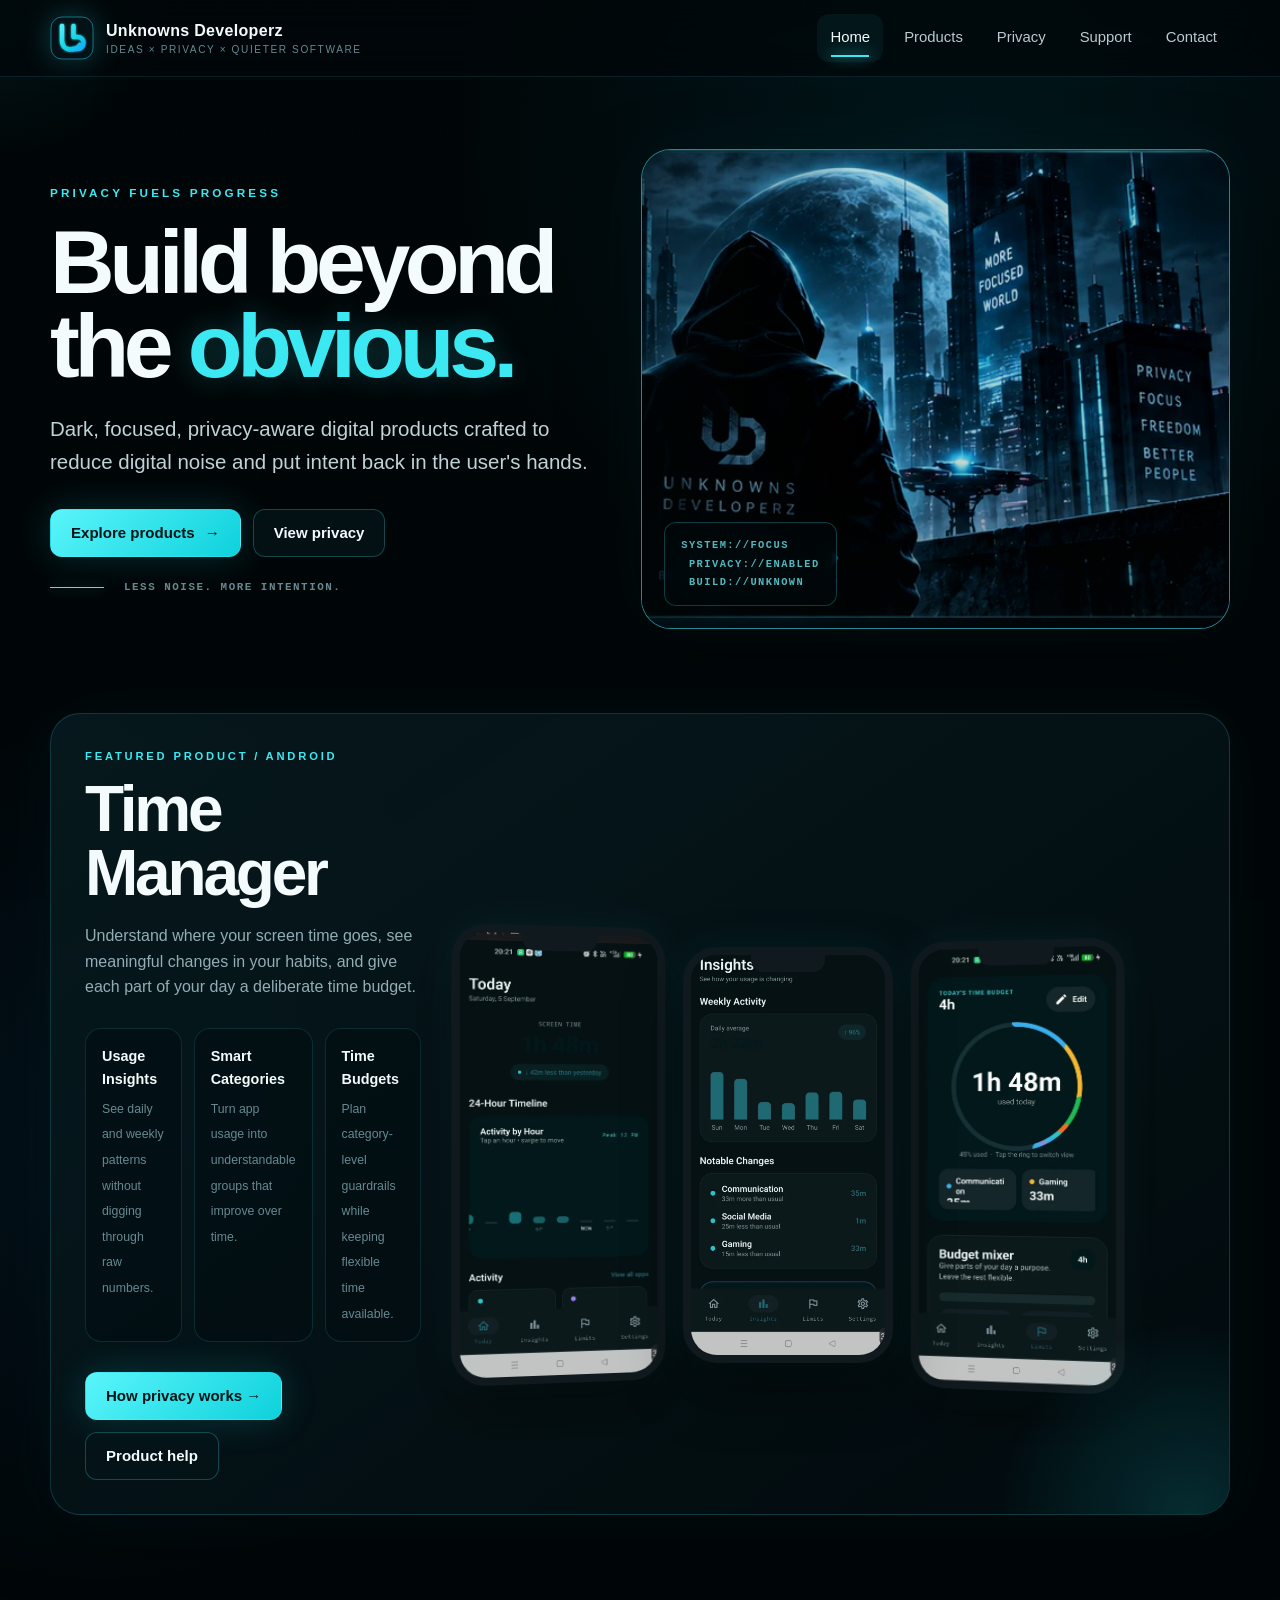
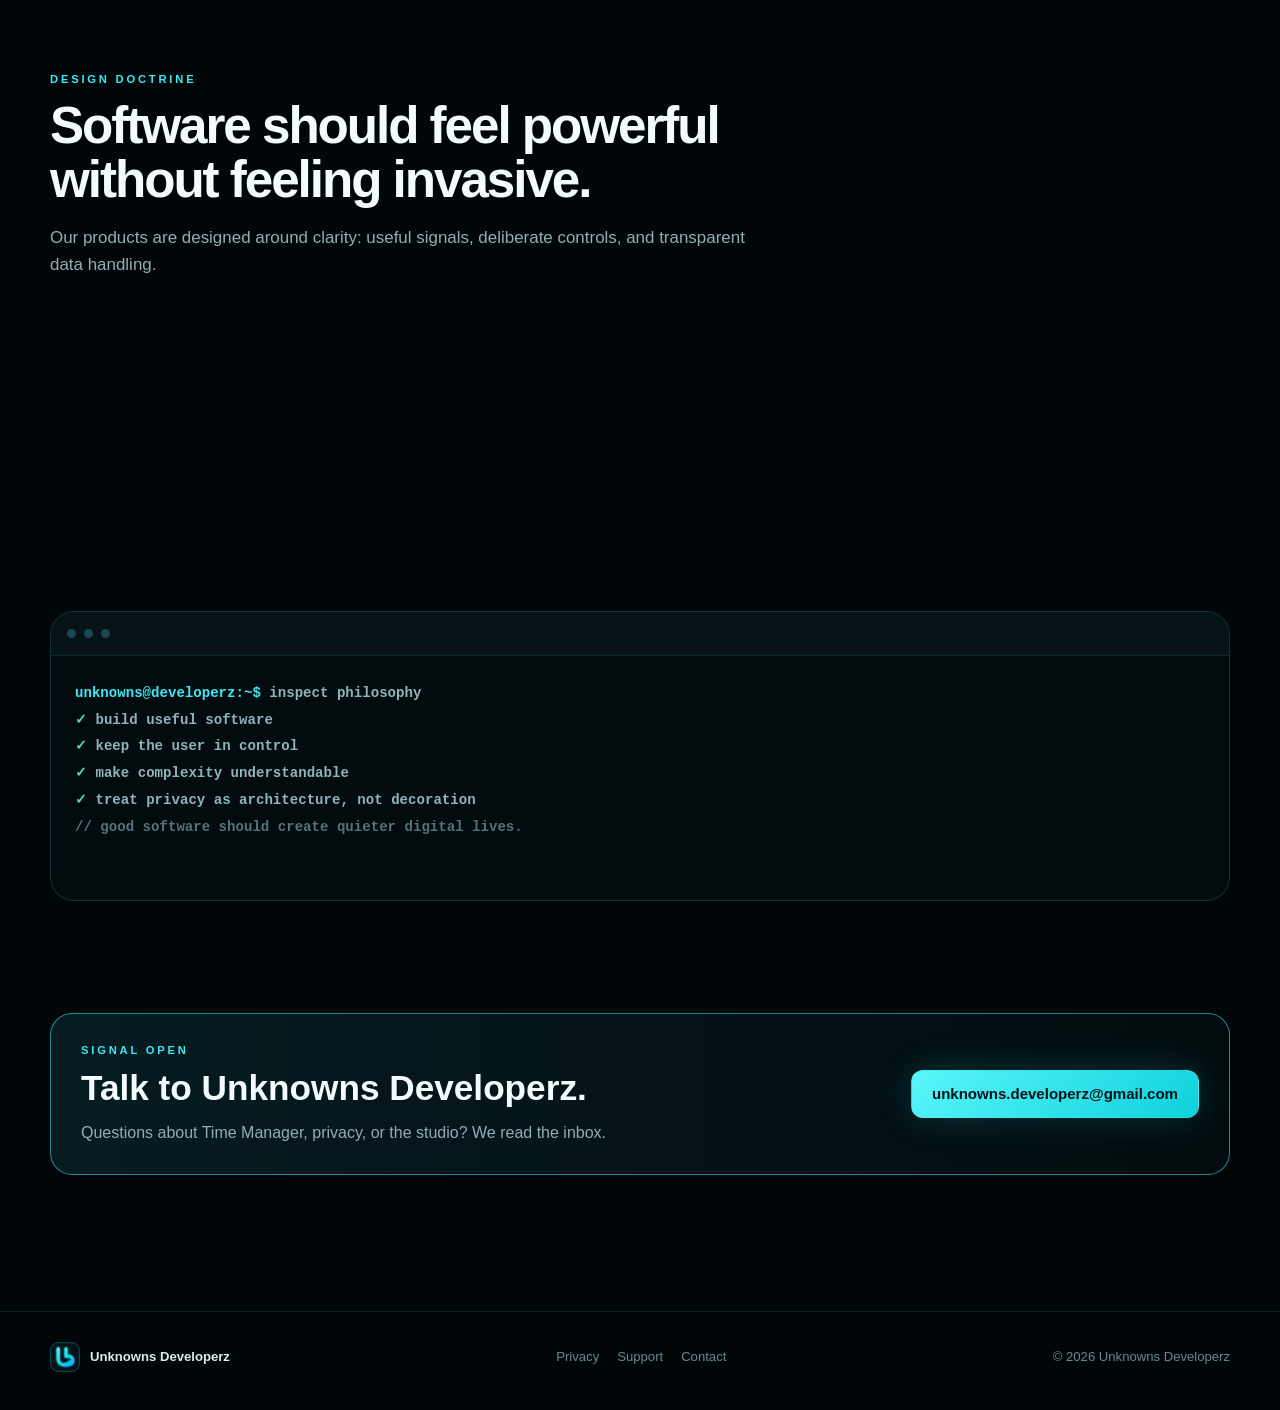
==== index.html @ 3d7e8a18 "Launch Unknowns Developerz website" ====
<!doctype html>
<html lang="en">
<head>
  <meta charset="utf-8" />
  <meta name="viewport" content="width=device-width, initial-scale=1" />
  <meta name="theme-color" content="#010709" />
  <meta name="description" content="Unknowns Developerz builds focused, privacy-aware digital products. Meet Time Manager, a calmer way to understand screen time and build intentional habits." />
  <title>Unknowns Developerz — Build Beyond the Obvious</title>
  <link rel="icon" href="assets/favicon.svg" type="image/svg+xml" />
  <link rel="stylesheet" href="styles.css" />
</head>
<body>
  <a class="skip-link" href="#main">Skip to content</a>
  <canvas id="matrix" aria-hidden="true"></canvas>
  <div class="cursor-glow" aria-hidden="true"></div>

  <header class="site-header">
    <div class="shell nav">
      <a class="brand" href="./" aria-label="Unknowns Developerz home">
        <img src="assets/logo.svg" alt="" />
        <span class="brand-copy"><strong>Unknowns Developerz</strong><span>Ideas × privacy × quieter software</span></span>
      </a>
      <button class="menu-button" type="button" aria-label="Open navigation" aria-expanded="false">☰</button>
      <nav class="nav-links" aria-label="Primary navigation">
        <a class="active" href="./">Home</a>
        <a href="#products">Products</a>
        <a href="privacy/">Privacy</a>
        <a href="support/">Support</a>
        <a href="mailto:unknowns.developerz@gmail.com">Contact</a>
      </nav>
    </div>
  </header>

  <main id="main">
    <section class="hero">
      <div class="shell hero-grid">
        <div class="reveal">
          <div class="eyebrow">Privacy fuels progress</div>
          <h1>Build beyond<br>the <span class="glow">obvious.</span></h1>
          <p class="lead">Dark, focused, privacy-aware digital products crafted to reduce digital noise and put intent back in the user's hands.</p>
          <div class="cta-row">
            <a class="btn primary" href="#products">Explore products <span>→</span></a>
            <a class="btn" href="privacy/">View privacy</a>
          </div>
          <div class="signal-strip">Less noise. More intention.</div>
        </div>
        <div class="hero-art reveal" aria-label="Futuristic Unknowns Developerz cyber city artwork">
          <img src="assets/hero-cyber.webp" alt="A hooded cyber figure overlooking a futuristic neon city" />
          <div class="scanline" aria-hidden="true"></div>
        </div>
      </div>
    </section>

    <section id="products" class="section tight">
      <div class="shell">
        <div class="product-panel reveal">
          <div class="product-grid">
            <div class="product-copy">
              <div class="micro">Featured product / Android</div>
              <h3>Time Manager</h3>
              <p>Understand where your screen time goes, see meaningful changes in your habits, and give each part of your day a deliberate time budget.</p>
              <div class="feature-list">
                <div class="feature-mini"><strong>Usage Insights</strong><span>See daily and weekly patterns without digging through raw numbers.</span></div>
                <div class="feature-mini"><strong>Smart Categories</strong><span>Turn app usage into understandable groups that improve over time.</span></div>
                <div class="feature-mini"><strong>Time Budgets</strong><span>Plan category-level guardrails while keeping flexible time available.</span></div>
              </div>
              <div class="cta-row"><a class="btn primary" href="privacy/">How privacy works →</a><a class="btn" href="support/">Product help</a></div>
            </div>
            <div class="device-stage" aria-label="Time Manager app screens">
              <div class="phone today"><img src="assets/time-manager-today.webp" alt="Time Manager Today screen" /></div>
              <div class="phone insights"><img src="assets/time-manager-insights.webp" alt="Time Manager Insights screen" /></div>
              <div class="phone limits"><img src="assets/time-manager-limits.webp" alt="Time Manager Limits screen" /></div>
            </div>
          </div>
        </div>
      </div>
    </section>

    <section class="section">
      <div class="shell">
        <div class="section-heading reveal">
          <div class="micro">Design doctrine</div>
          <h2>Software should feel powerful without feeling invasive.</h2>
          <p>Our products are designed around clarity: useful signals, deliberate controls, and transparent data handling.</p>
        </div>
        <div class="principles">
          <article class="principle reveal"><div class="icon">01</div><h3>Privacy-aware by design</h3><p>Collect less, explain more, and keep sensitive content outside the product's reach.</p></article>
          <article class="principle reveal"><div class="icon">02</div><h3>Minimal friction</h3><p>The interface should tell you what matters before asking you to learn how it works.</p></article>
          <article class="principle reveal"><div class="icon">03</div><h3>Deep-focus tools</h3><p>We build systems that help you regain attention instead of competing for it.</p></article>
        </div>
      </div>
    </section>

    <section class="section tight">
      <div class="shell">
        <div class="terminal-card reveal" aria-label="Unknowns Developerz system principles">
          <div class="terminal-top"><span class="dot"></span><span class="dot"></span><span class="dot"></span></div>
          <div class="terminal-body">
            <div><span class="prompt">unknowns@developerz:~$</span> inspect philosophy</div>
            <div><span class="ok">✓</span> build useful software</div>
            <div><span class="ok">✓</span> keep the user in control</div>
            <div><span class="ok">✓</span> make complexity understandable</div>
            <div><span class="ok">✓</span> treat privacy as architecture, not decoration</div>
            <div class="dim">// good software should create quieter digital lives.</div>
          </div>
        </div>
      </div>
    </section>

    <section class="section tight">
      <div class="shell contact-band reveal">
        <div><div class="micro">Signal open</div><h2>Talk to Unknowns Developerz.</h2><p>Questions about Time Manager, privacy, or the studio? We read the inbox.</p></div>
        <a class="btn primary" href="mailto:unknowns.developerz@gmail.com">unknowns.developerz@gmail.com</a>
      </div>
    </section>
  </main>

  <footer class="site-footer">
    <div class="shell footer-inner">
      <div class="footer-brand"><img src="assets/logo.svg" alt="" /><span>Unknowns Developerz</span></div>
      <div class="footer-links"><a href="privacy/">Privacy</a><a href="support/">Support</a><a href="mailto:unknowns.developerz@gmail.com">Contact</a></div>
      <div>© 2026 Unknowns Developerz</div>
    </div>
  </footer>
  <script src="app.js"></script>
</body>
</html>
---- styles.css ----
:root {
  --bg: #010709;
  --bg-2: #031014;
  --panel: rgba(5, 22, 27, .72);
  --panel-solid: #07191e;
  --panel-hi: rgba(9, 35, 42, .92);
  --line: rgba(65, 234, 244, .18);
  --line-hi: rgba(65, 234, 244, .55);
  --cyan: #3ce9f2;
  --cyan-2: #0ecbd7;
  --blue: #4f9cff;
  --text: #f4fbfc;
  --muted: #92aeb4;
  --muted-2: #668991;
  --success: #4de0a8;
  --danger: #ff6f91;
  --radius: 24px;
  --shadow: 0 26px 80px rgba(0,0,0,.35), 0 0 70px rgba(18, 215, 226, .05);
  --max: 1180px;
}

* { box-sizing: border-box; }
html { scroll-behavior: smooth; }
body {
  margin: 0;
  background:
    radial-gradient(circle at 75% 5%, rgba(0, 174, 204, .10), transparent 32rem),
    radial-gradient(circle at 8% 38%, rgba(28, 145, 255, .07), transparent 28rem),
    var(--bg);
  color: var(--text);
  font-family: Inter, ui-sans-serif, -apple-system, BlinkMacSystemFont, "Segoe UI", Roboto, Helvetica, Arial, sans-serif;
  line-height: 1.6;
  min-height: 100vh;
  overflow-x: hidden;
}

body::before {
  content: "";
  position: fixed;
  inset: 0;
  z-index: -3;
  opacity: .27;
  pointer-events: none;
  background-image:
    linear-gradient(rgba(54, 218, 229, .045) 1px, transparent 1px),
    linear-gradient(90deg, rgba(54, 218, 229, .045) 1px, transparent 1px);
  background-size: 44px 44px;
  mask-image: linear-gradient(to bottom, black, transparent 80%);
}

#matrix {
  position: fixed;
  inset: 0;
  z-index: -2;
  opacity: .11;
  pointer-events: none;
}

.cursor-glow {
  position: fixed;
  width: 360px;
  height: 360px;
  border-radius: 50%;
  background: radial-gradient(circle, rgba(32, 229, 239, .075), transparent 66%);
  transform: translate(-50%, -50%);
  pointer-events: none;
  z-index: -1;
  transition: opacity .2s ease;
}

a { color: inherit; text-decoration: none; }
img { display: block; max-width: 100%; }
button, a { -webkit-tap-highlight-color: transparent; }

.skip-link {
  position: fixed;
  left: 18px;
  top: -60px;
  padding: 10px 16px;
  background: var(--cyan);
  color: #001013;
  border-radius: 10px;
  z-index: 1000;
  font-weight: 800;
}
.skip-link:focus { top: 12px; }

.shell { width: min(calc(100% - 40px), var(--max)); margin-inline: auto; }

.site-header {
  position: sticky;
  top: 0;
  z-index: 100;
  border-bottom: 1px solid rgba(61, 226, 237, .12);
  background: rgba(1, 7, 9, .78);
  backdrop-filter: blur(18px) saturate(150%);
}
.nav {
  height: 76px;
  display: flex;
  align-items: center;
  justify-content: space-between;
  gap: 28px;
}
.brand { display: inline-flex; align-items: center; gap: 12px; min-width: 260px; }
.brand img { width: 44px; height: 44px; filter: drop-shadow(0 0 14px rgba(53, 230, 239, .25)); }
.brand-copy strong { display: block; font-size: 1rem; letter-spacing: .02em; }
.brand-copy span {
  display: block;
  color: var(--muted-2);
  margin-top: -2px;
  font-size: .63rem;
  letter-spacing: .16em;
  text-transform: uppercase;
}
.nav-links { display: flex; align-items: center; gap: 8px; }
.nav-links a {
  position: relative;
  color: #b9cbd0;
  font-size: .93rem;
  padding: 12px 13px;
  border-radius: 12px;
  transition: .2s ease;
}
.nav-links a:hover, .nav-links a.active { color: var(--text); background: rgba(61, 232, 241, .06); }
.nav-links a.active::after {
  content: "";
  position: absolute;
  left: 14px; right: 14px; bottom: 5px;
  height: 2px;
  background: var(--cyan);
  box-shadow: 0 0 14px var(--cyan);
}
.menu-button {
  display: none;
  width: 44px; height: 44px;
  border-radius: 12px;
  border: 1px solid var(--line);
  color: var(--text);
  background: rgba(3, 19, 23, .8);
  font-size: 1.3rem;
  cursor: pointer;
}

.hero { padding: 72px 0 50px; }
.hero-grid {
  display: grid;
  grid-template-columns: 1fr 1.08fr;
  align-items: center;
  gap: 46px;
}
.eyebrow {
  color: var(--cyan);
  font-size: .73rem;
  font-weight: 800;
  letter-spacing: .27em;
  text-transform: uppercase;
}
.hero h1 {
  font-size: clamp(3.4rem, 7vw, 6.8rem);
  line-height: .94;
  letter-spacing: -.06em;
  margin: 17px 0 25px;
  max-width: 720px;
}
.hero h1 .glow {
  color: var(--cyan);
  text-shadow: 0 0 28px rgba(61, 234, 242, .24);
}
.hero .lead {
  color: #c0d2d6;
  font-size: clamp(1.08rem, 2vw, 1.28rem);
  max-width: 570px;
}
.cta-row { display: flex; flex-wrap: wrap; gap: 12px; margin-top: 30px; }
.btn {
  display: inline-flex;
  align-items: center;
  justify-content: center;
  gap: 10px;
  min-height: 48px;
  padding: 0 20px;
  border-radius: 12px;
  border: 1px solid rgba(54, 232, 241, .26);
  background: rgba(4, 20, 24, .75);
  color: var(--text);
  font-weight: 800;
  font-size: .94rem;
  transition: transform .18s ease, border-color .18s ease, box-shadow .18s ease, background .18s ease;
}
.btn:hover { transform: translateY(-2px); border-color: var(--line-hi); box-shadow: 0 12px 36px rgba(12, 214, 225, .09); }
.btn.primary {
  background: linear-gradient(135deg, #5af5fa, #0ed1dc);
  color: #001417;
  box-shadow: 0 0 36px rgba(31, 226, 237, .18);
}

.hero-art {
  position: relative;
  min-height: 480px;
  border: 1px solid var(--line-hi);
  border-radius: 30px;
  overflow: hidden;
  box-shadow: var(--shadow);
  isolation: isolate;
  background: #031117;
}
.hero-art img { position: absolute; inset: 0; width: 100%; height: 100%; object-fit: cover; object-position: 56% center; filter: saturate(.93) contrast(1.05) brightness(.86); }
.hero-art::before {
  content: ""; position: absolute; inset: 0; z-index: 1;
  background: linear-gradient(90deg, rgba(1,8,10,.45), transparent 38%, rgba(0,7,10,.08)), linear-gradient(0deg, rgba(1,7,9,.5), transparent 36%);
}
.hero-art::after {
  content: "SYSTEM://FOCUS\A  PRIVACY://ENABLED\A  BUILD://UNKNOWN";
  white-space: pre;
  position: absolute;
  left: 22px; bottom: 22px; z-index: 2;
  font: 700 .65rem/1.8 ui-monospace, SFMono-Regular, Menlo, monospace;
  letter-spacing: .14em;
  color: rgba(109, 241, 247, .76);
  padding: 13px 16px;
  background: rgba(0, 10, 13, .68);
  border: 1px solid rgba(52, 232, 241, .24);
  border-radius: 12px;
  backdrop-filter: blur(8px);
}
.scanline { position: absolute; z-index: 3; left: 0; right: 0; height: 1px; background: rgba(74, 242, 248, .65); box-shadow: 0 0 12px var(--cyan); animation: scan 5s linear infinite; opacity: .35; }
@keyframes scan { 0% { top: -2%; } 100% { top: 102%; } }

.signal-strip { display: flex; gap: 20px; align-items: center; margin-top: 24px; color: var(--muted-2); font: 700 .68rem/1.2 ui-monospace, SFMono-Regular, Menlo, monospace; letter-spacing: .14em; text-transform: uppercase; }
.signal-strip::before { content: ""; width: 54px; height: 1px; background: var(--cyan); box-shadow: 0 0 12px rgba(61, 234, 242, .5); }

.section { padding: 78px 0; }
.section.tight { padding-top: 34px; }
.section-heading { max-width: 720px; margin-bottom: 32px; }
.section-heading h2 { font-size: clamp(2rem, 4vw, 3.25rem); line-height: 1.05; letter-spacing: -.04em; margin: 10px 0 14px; }
.section-heading p { color: var(--muted); font-size: 1.06rem; }

.product-panel {
  position: relative;
  overflow: hidden;
  border: 1px solid var(--line);
  border-radius: 30px;
  padding: 34px;
  background: linear-gradient(145deg, rgba(7, 27, 32, .86), rgba(2, 12, 15, .76));
  box-shadow: var(--shadow);
}
.product-panel::after {
  content: ""; position: absolute; width: 420px; height: 420px; border-radius: 50%; right: -170px; bottom: -210px;
  background: radial-gradient(circle, rgba(28, 221, 232, .16), transparent 66%); pointer-events: none;
}
.product-grid { display: grid; grid-template-columns: .82fr 1.18fr; gap: 34px; align-items: center; }
.product-copy h3 { font-size: clamp(2.5rem, 5vw, 4rem); line-height: 1; margin: 11px 0 18px; letter-spacing: -.05em; }
.product-copy p { color: var(--muted); }
.micro { color: var(--cyan); font-size: .7rem; font-weight: 800; letter-spacing: .25em; text-transform: uppercase; }
.feature-list { display: grid; grid-template-columns: repeat(3, 1fr); gap: 12px; margin-top: 28px; }
.feature-mini { border: 1px solid rgba(59, 226, 236, .14); background: rgba(2, 15, 18, .72); padding: 16px; border-radius: 16px; }
.feature-mini strong { display: block; font-size: .9rem; margin-bottom: 4px; }
.feature-mini span { color: var(--muted-2); font-size: .77rem; }

.device-stage { display: flex; align-items: end; justify-content: center; gap: 18px; min-height: 530px; padding: 18px 0 0; perspective: 1200px; }
.phone {
  position: relative;
  width: 210px;
  border: 8px solid #10191d;
  border-radius: 34px;
  overflow: hidden;
  background: #011015;
  box-shadow: 0 26px 54px rgba(0,0,0,.5), 0 0 38px rgba(40, 225, 236, .08);
}
.phone::before { content: ""; position: absolute; width: 74px; height: 18px; border-radius: 0 0 12px 12px; background: #10191d; left: 50%; transform: translateX(-50%); top: -1px; z-index: 2; }
.phone img { width: 100%; }
.phone.today { transform: rotateY(10deg) translateY(4px); }
.phone.insights { transform: translateY(-16px); z-index: 2; }
.phone.limits { transform: rotateY(-10deg) translateY(12px); }

.principles { display: grid; grid-template-columns: repeat(3, 1fr); gap: 14px; }
.principle { padding: 24px; border: 1px solid var(--line); border-radius: 20px; background: rgba(4, 17, 21, .64); }
.principle .icon { width: 42px; height: 42px; display: grid; place-items: center; border: 1px solid var(--line-hi); border-radius: 12px; color: var(--cyan); margin-bottom: 18px; background: rgba(55, 232, 241, .05); font-weight: 900; }
.principle h3 { margin: 0 0 6px; font-size: 1.06rem; }
.principle p { margin: 0; color: var(--muted); font-size: .9rem; }

.terminal-card {
  position: relative;
  border: 1px solid var(--line);
  border-radius: 24px;
  background: #020c0f;
  overflow: hidden;
  min-height: 290px;
}
.terminal-top { height: 44px; display: flex; align-items: center; gap: 8px; padding: 0 16px; border-bottom: 1px solid rgba(63,230,240,.1); background: #061418; }
.dot { width: 9px; height: 9px; border-radius: 50%; background: #19484f; }
.terminal-body { padding: 24px; font: 600 .88rem/1.9 ui-monospace, SFMono-Regular, Menlo, monospace; color: #8fb4ba; }
.terminal-body .prompt { color: var(--cyan); }
.terminal-body .ok { color: var(--success); }
.terminal-body .dim { color: #52747a; }

.contact-band { display: grid; grid-template-columns: 1fr auto; align-items: center; gap: 24px; padding: 28px 30px; border: 1px solid var(--line-hi); border-radius: 22px; background: linear-gradient(90deg, rgba(7,32,38,.85), rgba(2,13,16,.9)); }
.contact-band h2 { margin: 0 0 4px; font-size: clamp(1.5rem, 3vw, 2.2rem); }
.contact-band p { margin: 0; color: var(--muted); }

.site-footer { border-top: 1px solid rgba(63, 230, 240, .12); margin-top: 58px; padding: 30px 0 38px; color: var(--muted-2); font-size: .82rem; }
.footer-inner { display: flex; gap: 20px; align-items: center; justify-content: space-between; }
.footer-brand { display: flex; align-items: center; gap: 10px; color: #dcebed; font-weight: 800; }
.footer-brand img { width: 30px; height: 30px; }
.footer-links { display: flex; gap: 18px; flex-wrap: wrap; }
.footer-links a:hover { color: var(--cyan); }

/* secondary pages */
.page-hero { padding: 64px 0 32px; }
.page-hero-grid { display: grid; grid-template-columns: 1fr .9fr; gap: 34px; align-items: stretch; }
.page-hero h1 { font-size: clamp(3.1rem, 7vw, 6.2rem); line-height: .92; margin: 16px 0 22px; letter-spacing: -.06em; }
.page-hero h1 span { color: var(--cyan); }
.page-hero p { color: #bfd1d5; font-size: 1.15rem; max-width: 660px; }
.page-art { min-height: 330px; overflow: hidden; border-radius: 26px; border: 1px solid var(--line-hi); position: relative; }
.page-art img { width: 100%; height: 100%; object-fit: cover; filter: brightness(.82) saturate(.9); }
.page-art::after { content: ""; position: absolute; inset: 0; background: linear-gradient(90deg, rgba(0,7,9,.28), transparent), linear-gradient(0deg, rgba(0,7,9,.45), transparent 55%); }

.policy-layout { display: grid; grid-template-columns: 260px minmax(0,1fr); gap: 34px; align-items: start; }
.policy-nav { position: sticky; top: 96px; border: 1px solid var(--line); background: rgba(3,17,21,.78); border-radius: 18px; padding: 14px; }
.policy-nav a { display: block; color: var(--muted); padding: 9px 11px; border-radius: 9px; font-size: .88rem; }
.policy-nav a:hover { color: var(--text); background: rgba(61,233,242,.06); }
.policy-content { min-width: 0; }
.policy-section { scroll-margin-top: 105px; padding: 28px 0 36px; border-bottom: 1px solid rgba(62,226,236,.11); }
.policy-section:first-child { padding-top: 0; }
.policy-section h2 { font-size: 1.55rem; margin: 0 0 12px; letter-spacing: -.02em; }
.policy-section h3 { font-size: 1.05rem; margin: 22px 0 8px; }
.policy-section p, .policy-section li { color: #9eb7bc; }
.policy-section ul { padding-left: 22px; }
.policy-note { margin: 16px 0; padding: 16px 18px; border-left: 3px solid var(--cyan); background: rgba(43,218,228,.055); border-radius: 0 12px 12px 0; color: #c9dadd; }
.data-table { width: 100%; border-collapse: separate; border-spacing: 0; overflow: hidden; border: 1px solid var(--line); border-radius: 16px; font-size: .9rem; }
.data-table th, .data-table td { text-align: left; padding: 14px 15px; border-bottom: 1px solid rgba(62,226,236,.10); vertical-align: top; }
.data-table th { color: #dff9fb; background: rgba(34,211,222,.055); }
.data-table td { color: #93afb5; }
.data-table tr:last-child td { border-bottom: 0; }

.support-grid { display: grid; grid-template-columns: repeat(3,1fr); gap: 14px; margin-top: 30px; }
.support-card { padding: 24px; border: 1px solid var(--line); border-radius: 20px; background: rgba(5,19,23,.7); }
.support-card h3 { margin: 10px 0 8px; }
.support-card p { color: var(--muted); }
.support-card .tag { display: inline-block; color: var(--cyan); font: 800 .68rem/1 ui-monospace, monospace; letter-spacing: .14em; text-transform: uppercase; }

.reveal { opacity: 0; transform: translateY(16px); transition: opacity .55s ease, transform .55s ease; }
.reveal.show { opacity: 1; transform: none; }

@media (max-width: 980px) {
  .hero-grid, .product-grid, .page-hero-grid { grid-template-columns: 1fr; }
  .hero-art { min-height: 420px; }
  .product-copy { max-width: 690px; }
  .device-stage { min-height: unset; }
  .phone { width: 185px; }
  .policy-layout { grid-template-columns: 1fr; }
  .policy-nav { position: static; display: flex; overflow-x: auto; gap: 4px; }
  .policy-nav a { white-space: nowrap; }
}

@media (max-width: 760px) {
  .shell { width: min(calc(100% - 28px), var(--max)); }
  .nav { height: 68px; }
  .brand { min-width: 0; }
  .brand-copy span { display: none; }
  .menu-button { display: grid; place-items: center; }
  .nav-links {
    display: none;
    position: absolute;
    top: 68px; left: 14px; right: 14px;
    padding: 10px;
    flex-direction: column;
    align-items: stretch;
    border: 1px solid var(--line);
    border-radius: 16px;
    background: rgba(1,11,14,.97);
    box-shadow: 0 18px 60px rgba(0,0,0,.55);
  }
  .nav-links.open { display: flex; }
  .hero { padding-top: 46px; }
  .hero h1 { font-size: clamp(3.1rem, 17vw, 5rem); }
  .hero-art { min-height: 360px; }
  .feature-list, .principles, .support-grid { grid-template-columns: 1fr; }
  .product-panel { padding: 24px 18px; }
  .device-stage { gap: 8px; overflow: hidden; justify-content: center; }
  .phone { width: 36%; border-width: 5px; border-radius: 22px; }
  .phone::before { width: 48px; height: 11px; }
  .contact-band { grid-template-columns: 1fr; }
  .contact-band .btn { width: 100%; }
  .footer-inner { flex-direction: column; align-items: flex-start; }
  .page-hero { padding-top: 42px; }
  .page-hero h1 { font-size: clamp(3rem, 15vw, 4.6rem); }
  .page-art { min-height: 260px; }
  .data-table { display: block; overflow-x: auto; }
}

@media (prefers-reduced-motion: reduce) {
  html { scroll-behavior: auto; }
  *, *::before, *::after { animation-duration: .001ms !important; animation-iteration-count: 1 !important; transition-duration: .001ms !important; }
  #matrix, .cursor-glow, .scanline { display: none; }
  .reveal { opacity: 1; transform: none; }
}
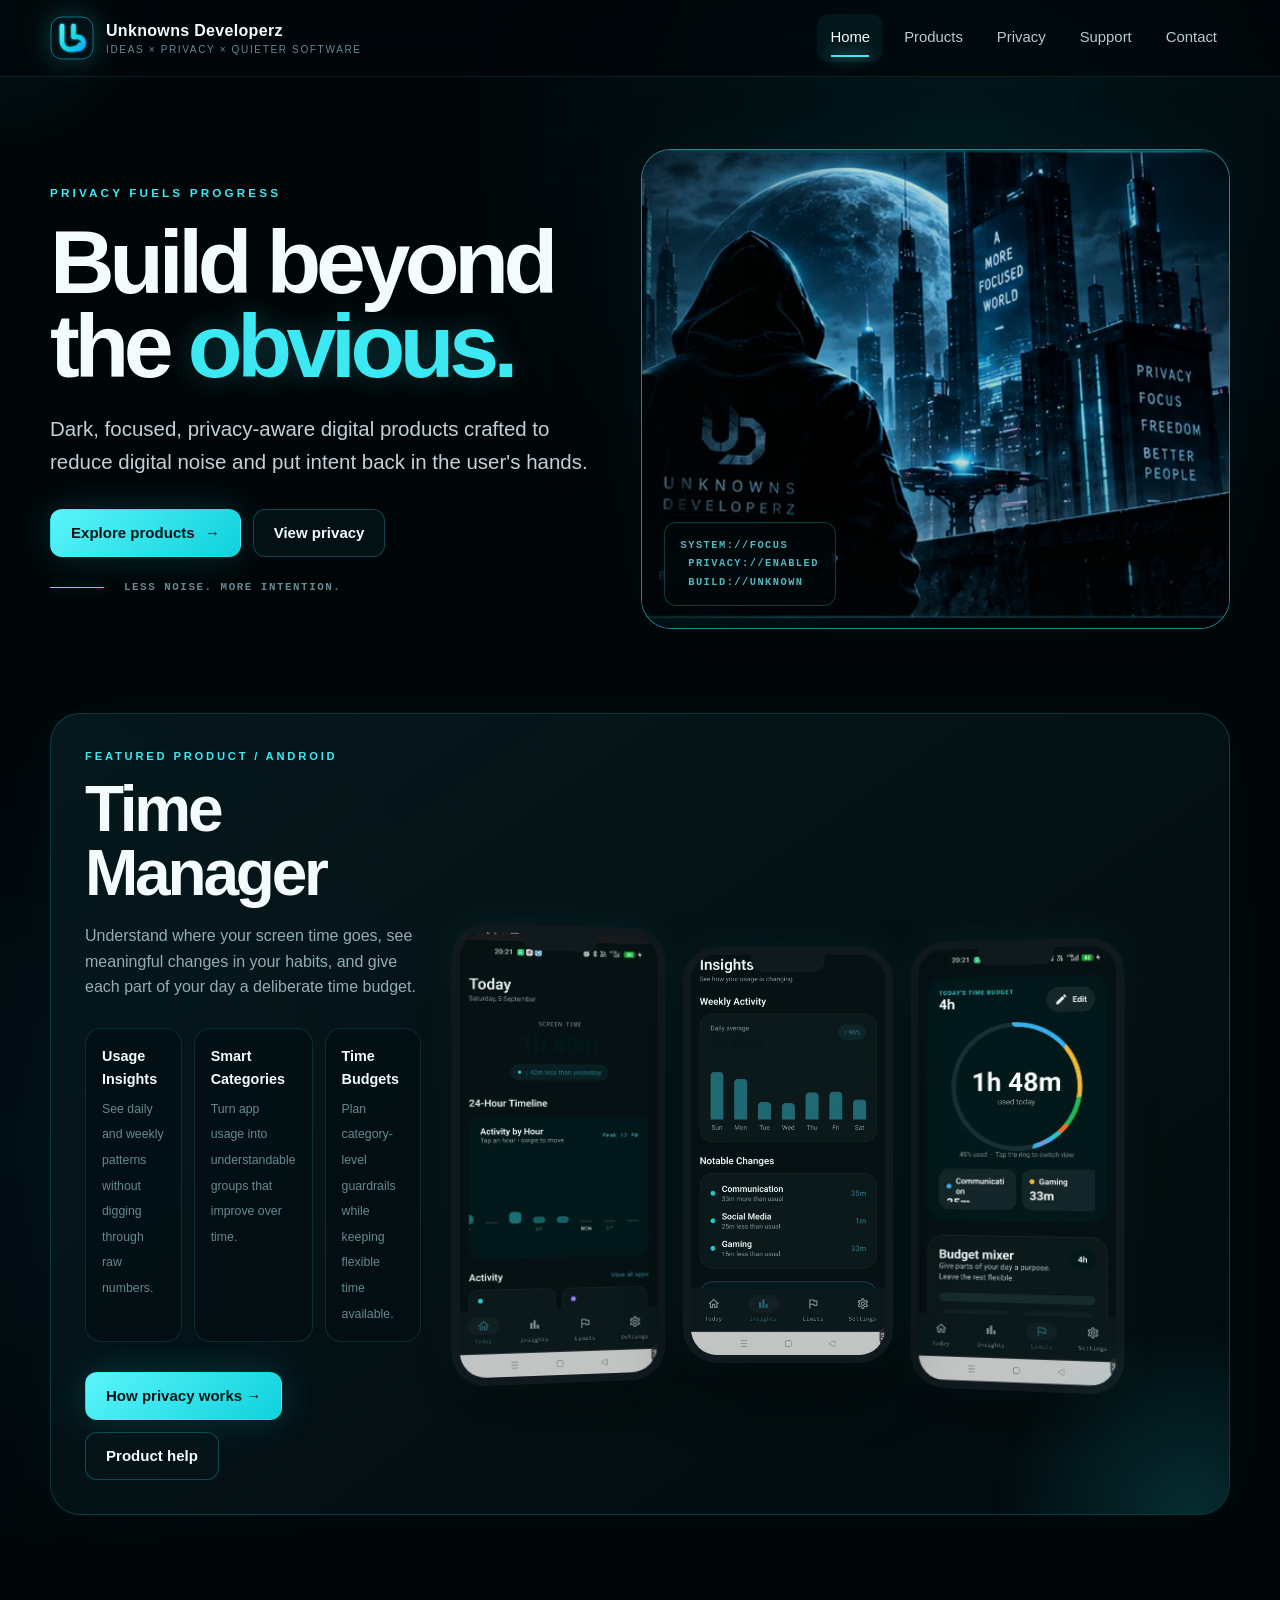
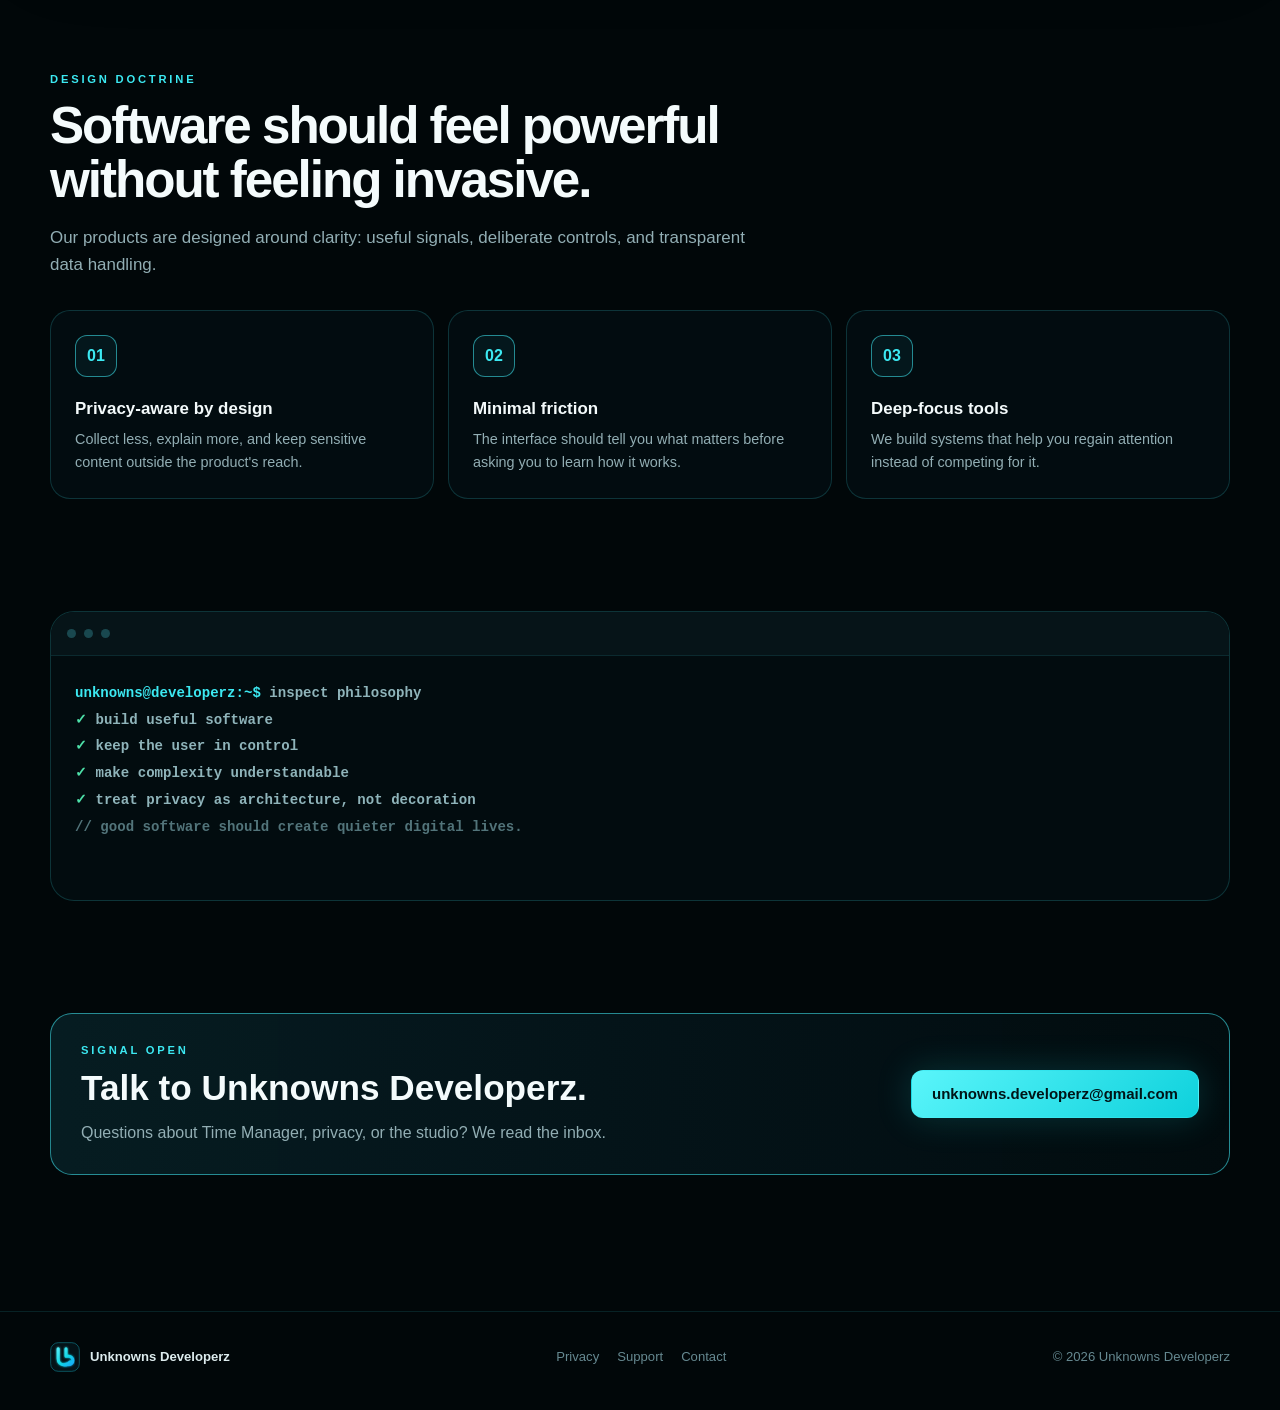
==== commit 563537ac: "Add Google Search Console verification meta tag" ====
--- a/index.html
+++ b/index.html
@@ -1,6 +1,7 @@
 <!doctype html>
 <html lang="en">
 <head>
+  <meta name="google-site-verification" content="A47C4Ue5QiXeZH_TfCwWbmoJaa92a52ejapI-ALkk5Q" />
   <meta charset="utf-8" />
   <meta name="viewport" content="width=device-width, initial-scale=1" />
   <meta name="theme-color" content="#010709" />
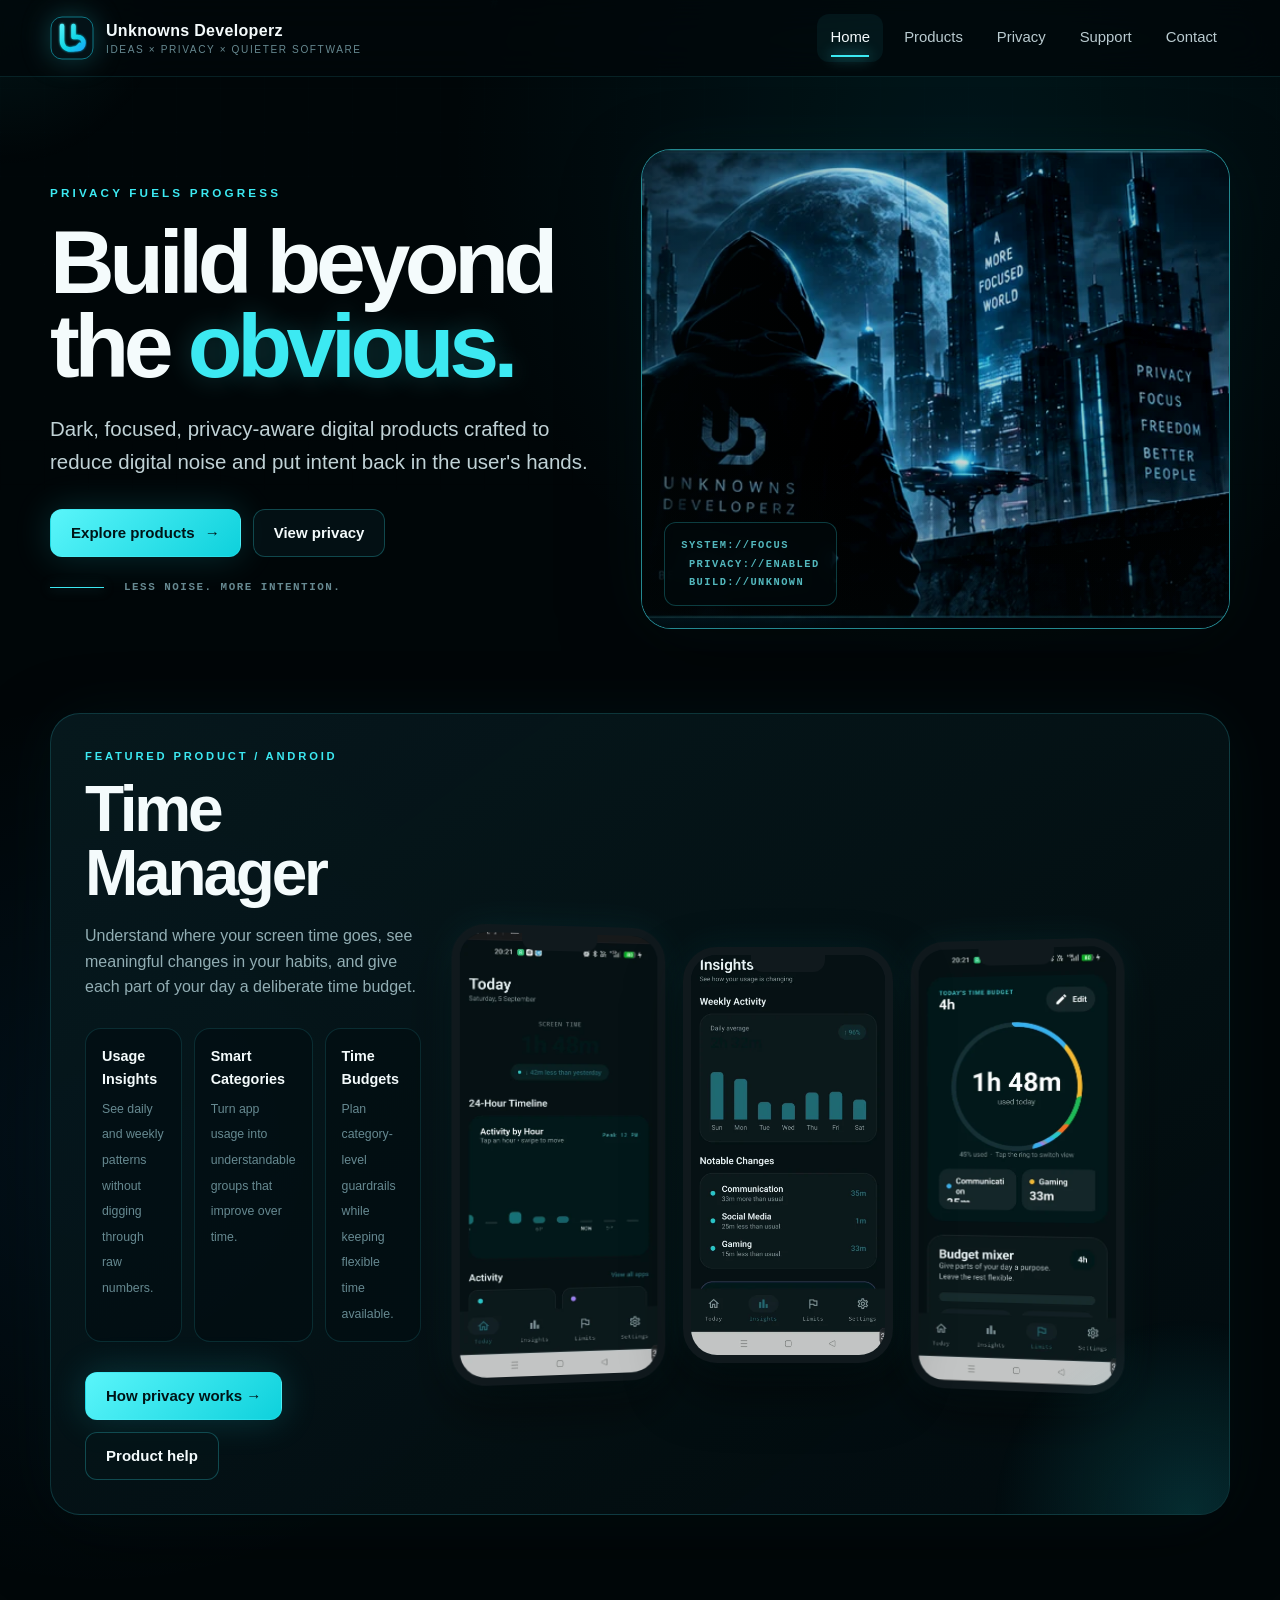
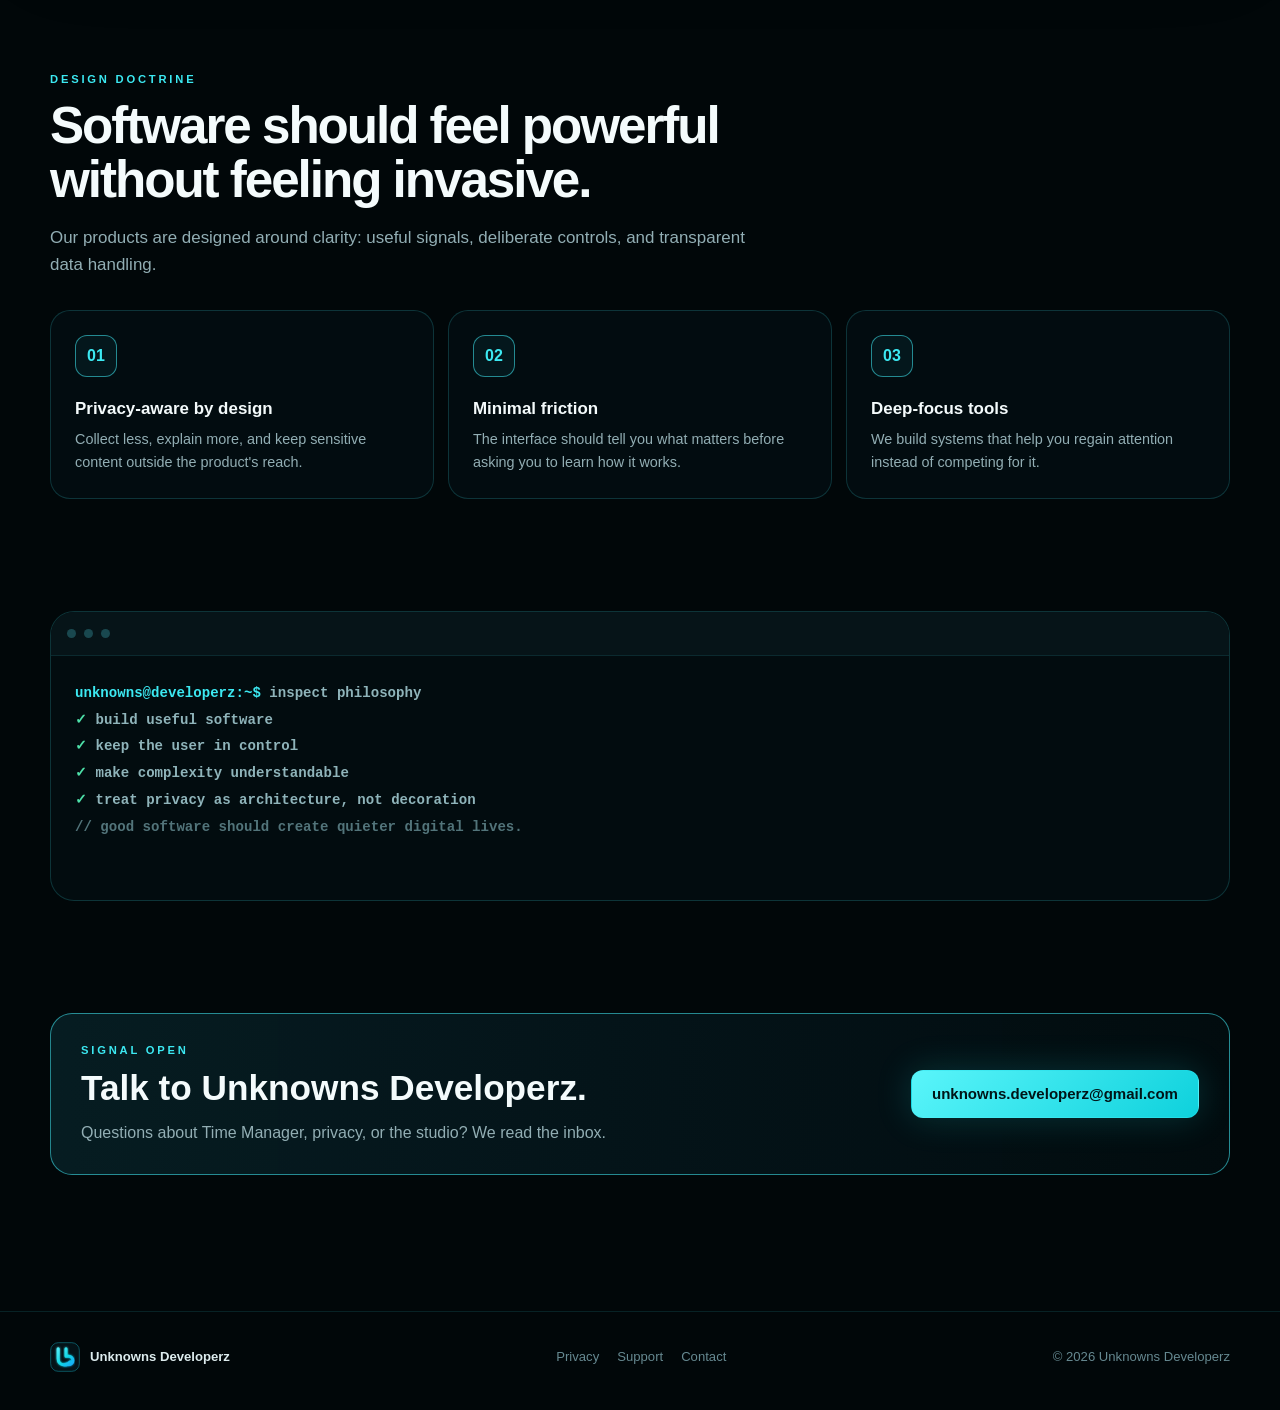
==== commit 41f1d55a: "Update Google Search Console website verification tag" ====
--- a/index.html
+++ b/index.html
@@ -1,7 +1,7 @@
 <!doctype html>
 <html lang="en">
 <head>
-  <meta name="google-site-verification" content="A47C4Ue5QiXeZH_TfCwWbmoJaa92a52ejapI-ALkk5Q" />
+  <meta name="google-site-verification" content="OIsdJfDUJ1OeatYktnHl2rzhOvoHxpeQetg7ut5iqDo" />
   <meta charset="utf-8" />
   <meta name="viewport" content="width=device-width, initial-scale=1" />
   <meta name="theme-color" content="#010709" />
